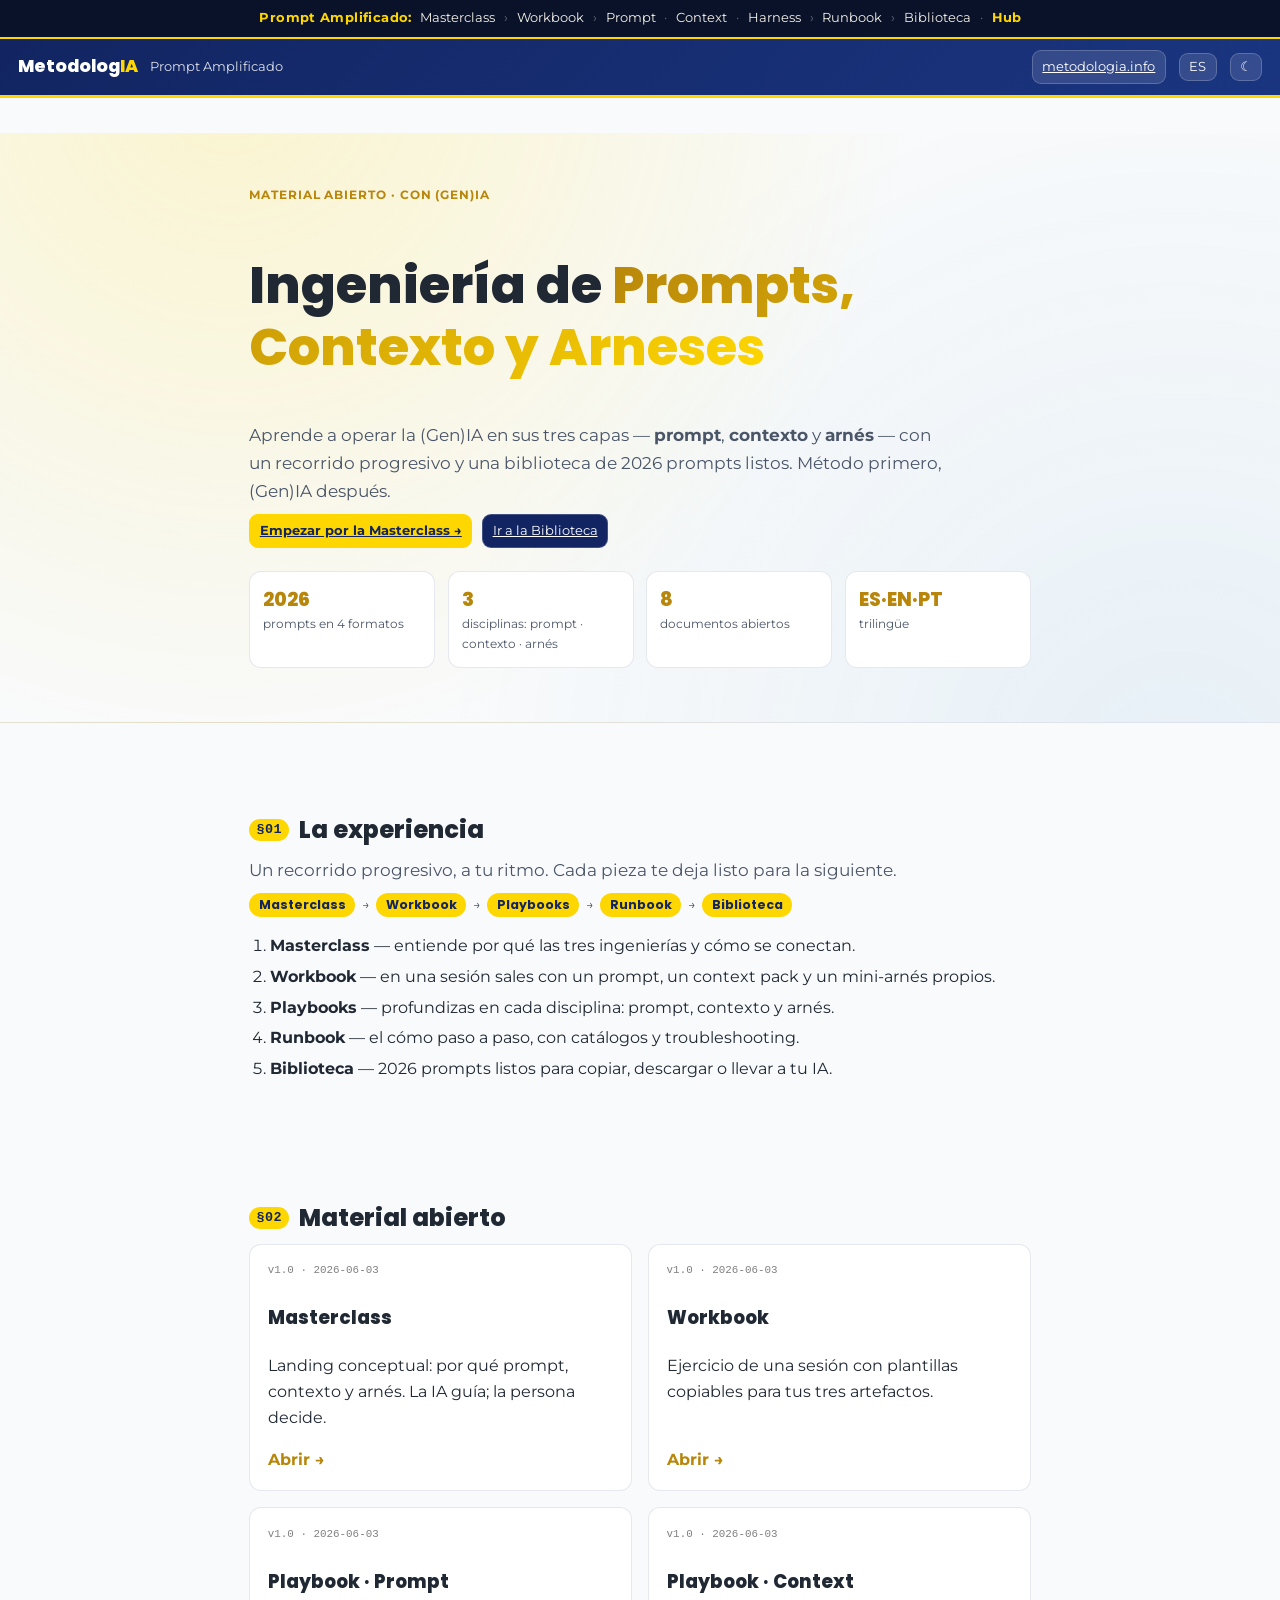
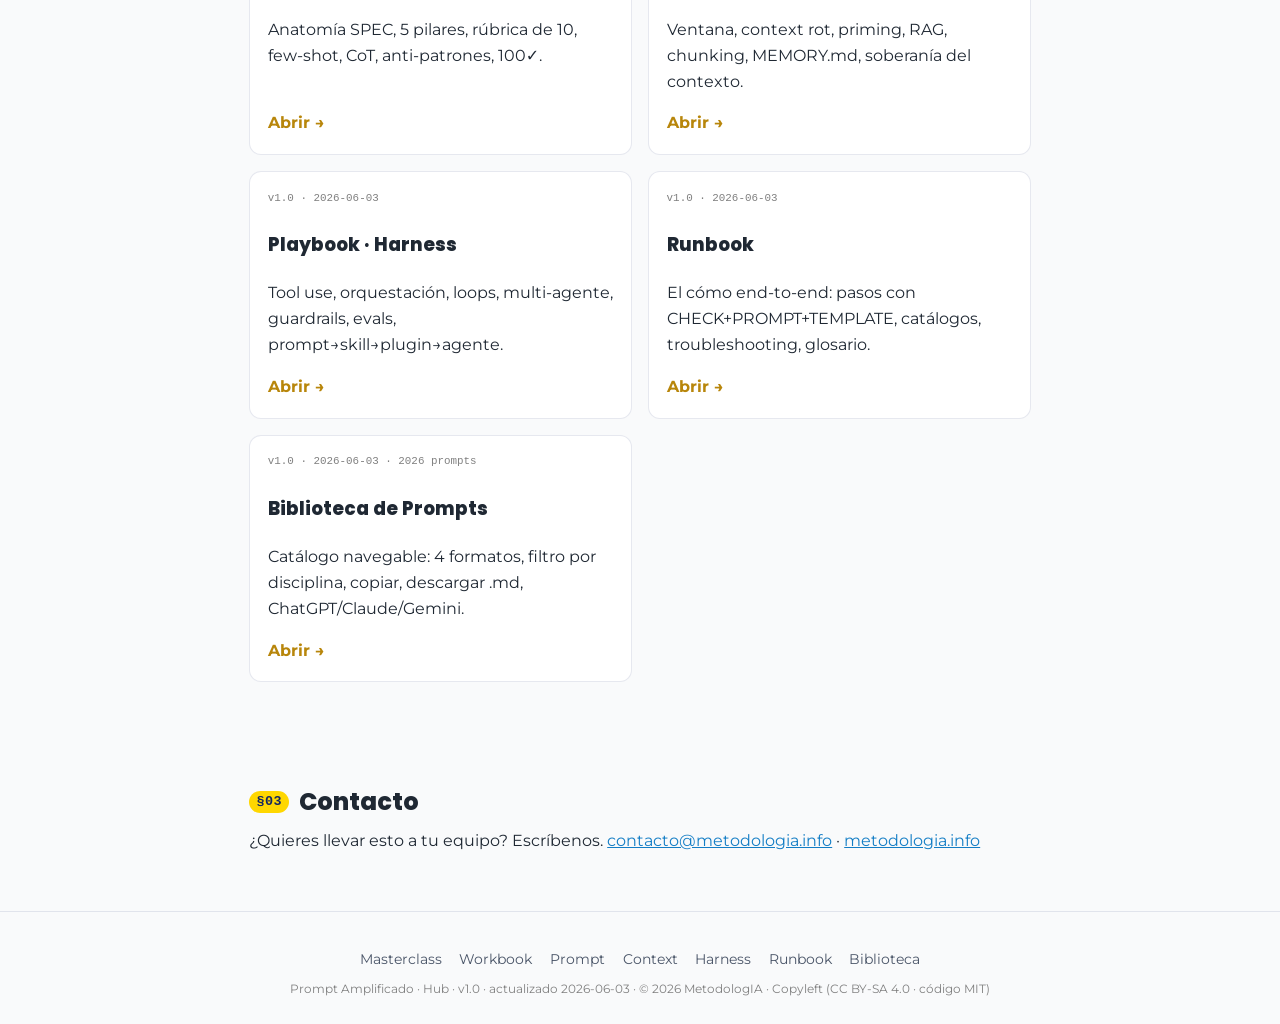
==== index.html @ 097f322a "Sitio inicial · Prompt Amplificado v1.0 — Ingeniería de Prompts, Contexto y Arneses Hub + 7 docs hom" ====
<!doctype html><html lang="es" data-theme="light"><head>
<meta charset="utf-8"><meta name="viewport" content="width=device-width,initial-scale=1,viewport-fit=cover">
<meta name="theme-color" content="#F9FAFB" media="(prefers-color-scheme: light)"><meta name="theme-color" content="#0A122A" media="(prefers-color-scheme: dark)">
<title>Prompt Amplificado — Ingeniería de Prompts, Contexto y Arneses | MetodologIA</title>
<meta name="description" content="Material abierto sobre ingeniería de prompts, de contexto y de arneses (harness) con (Gen)IA. Masterclass, workbook, tres playbooks, runbook y una biblioteca de 2026 prompts. Método primero, (Gen)IA después. ES/EN/PT. Copyleft.">
<link rel="canonical" href="https://javimontano.github.io/prompt-amplificado/">
<link rel="alternate" hreflang="es" href="https://javimontano.github.io/prompt-amplificado/">
<link rel="alternate" hreflang="en" href="https://javimontano.github.io/prompt-amplificado/">
<link rel="alternate" hreflang="pt" href="https://javimontano.github.io/prompt-amplificado/">
<link rel="alternate" hreflang="x-default" href="https://javimontano.github.io/prompt-amplificado/">
<meta property="og:type" content="website"><meta property="og:site_name" content="MetodologIA">
<meta property="og:title" content="Prompt Amplificado — Ingeniería de Prompts, Contexto y Arneses">
<meta property="og:description" content="Método primero, (Gen)IA después. Material abierto ES/EN/PT.">
<meta property="og:url" content="https://javimontano.github.io/prompt-amplificado/">
<link rel="icon" type="image/svg+xml" href="favicon.svg">
<link rel="preconnect" href="https://fonts.googleapis.com"><link rel="preconnect" href="https://fonts.gstatic.com" crossorigin>
<link rel="stylesheet" href="https://fonts.googleapis.com/css2?family=Poppins:wght@600;700;800;900&family=Montserrat:wght@400;500;600;700&display=swap">
<link rel="stylesheet" href="estilos/doc.css">
<style>
  .hubhero{background:radial-gradient(circle at 18% -10%,rgba(255,215,0,.18) 0%,transparent 55%),radial-gradient(circle at 92% 110%,rgba(19,125,197,.08) 0%,transparent 55%);padding:3rem 0 2rem;border-bottom:1px solid var(--rule)}
  .hubhero h1{font-size:clamp(2rem,6vw,3.2rem)}
  .stats{display:grid;gap:.8rem;grid-template-columns:repeat(2,1fr);margin:1.4rem 0}
  @media(min-width:680px){.stats{grid-template-columns:repeat(4,1fr)}}
  .stats .cell{background:var(--card);border:1px solid var(--rule);border-radius:var(--r2);padding:.8rem}
  .stats .num{font-family:var(--f-head);font-weight:800;font-size:1.2rem;color:var(--gold-deep)}
  .stats .lbl{font-size:.74rem;color:var(--ink2)}
  .matcard{background:var(--card);border:1px solid var(--rule);border-radius:var(--r2);padding:1.1rem;display:flex;flex-direction:column;gap:.4rem}
  .matcard .ver{font-family:var(--f-mono);font-size:.68rem;color:var(--mute)}
  .matcard a.go{margin-top:auto;font-weight:700;color:var(--gold-deep);text-decoration:none}
  .flow{display:flex;flex-wrap:wrap;gap:.4rem;align-items:center;font-size:.84rem;color:var(--ink2);margin:.6rem 0}
  .flow b{background:var(--gold);color:var(--navy2);border-radius:var(--rp);padding:.12rem .6rem;font-family:var(--f-head);font-size:.78rem}
  [data-theme=dark] .flow b{color:#0B1120}
  .foot-nav{display:flex;flex-wrap:wrap;gap:.6rem 1.1rem;justify-content:center;margin:.6rem 0}
  .foot-nav a{color:var(--ink2);text-decoration:none;font-size:.85rem}
</style>
</head><body>
<div class="reading-progress"></div>

<div class="docset-bar">
  <span class="set">Prompt Amplificado:</span>
  <a href="masterclass.html">Masterclass</a><span class="sep">›</span>
  <a href="workbook.html">Workbook</a><span class="sep">›</span>
  <a href="playbook-prompt-engineering.html">Prompt</a><span class="sep">·</span>
  <a href="playbook-context-engineering.html">Context</a><span class="sep">·</span>
  <a href="playbook-harness-engineering.html">Harness</a><span class="sep">›</span>
  <a href="runbook.html">Runbook</a><span class="sep">›</span>
  <a href="biblioteca-prompts.html">Biblioteca</a><span class="sep">·</span>
  <span aria-current="page">Hub</span>
</div>

<header class="top">
  <span class="brand">Metodolog<span class="ia">IA</span></span>
  <span class="role">Prompt Amplificado</span>
  <span class="sp"></span>
  <a class="iconbtn" href="https://metodologia.info/" target="_blank" rel="noopener">metodologia.info</a>
  <button class="iconbtn" id="langbtn" type="button" title="ES / EN / PT" aria-label="Cambiar idioma">ES</button>
  <button class="iconbtn" id="theme" type="button" title="Claro / Oscuro" aria-label="Cambiar tema">☾</button>
</header>

<main>
  <section class="hubhero">
    <div class="wrap" style="padding-top:0;padding-bottom:0">
      <span class="eyebrow"><span class="l-es">Material abierto · con (Gen)IA</span><span class="l-en">Open material · with (Gen)AI</span><span class="l-pt">Material aberto · com (Gen)IA</span></span>
      <h1><span class="l-es">Ingeniería de <span class="gradient-text">Prompts, Contexto y Arneses</span></span><span class="l-en"><span class="gradient-text">Prompt, Context &amp; Harness</span> Engineering</span><span class="l-pt">Engenharia de <span class="gradient-text">Prompts, Contexto e Arneses</span></span></h1>
      <p class="lead"><span class="l-es">Aprende a operar la (Gen)IA en sus tres capas — <b>prompt</b>, <b>contexto</b> y <b>arnés</b> — con un recorrido progresivo y una biblioteca de 2026 prompts listos. Método primero, (Gen)IA después.</span><span class="l-en">Learn to operate (Gen)AI across its three layers — <b>prompt</b>, <b>context</b> and <b>harness</b> — with a progressive path and a library of 2026 ready prompts. Method first, (Gen)AI second.</span><span class="l-pt">Aprenda a operar a (Gen)IA nas três camadas — <b>prompt</b>, <b>contexto</b> e <b>arnês</b> — com um percurso progressivo e uma biblioteca de 2026 prompts prontos. Método primeiro, (Gen)IA depois.</span></p>
      <div style="display:flex;gap:.6rem;flex-wrap:wrap;margin-top:.6rem">
        <a class="iconbtn" style="background:var(--gold);color:var(--navy2);border-color:var(--gold);font-weight:700" href="masterclass.html"><span class="l-es">Empezar por la Masterclass →</span><span class="l-en">Start with the Masterclass →</span><span class="l-pt">Começar pela Masterclass →</span></a>
        <a class="iconbtn" style="background:var(--navy2)" href="biblioteca-prompts.html"><span class="l-es">Ir a la Biblioteca</span><span class="l-en">Go to the Library</span><span class="l-pt">Ir à Biblioteca</span></a>
      </div>
      <div class="stats">
        <div class="cell"><div class="num">2026</div><div class="lbl"><span class="l-es">prompts en 4 formatos</span><span class="l-en">prompts in 4 formats</span><span class="l-pt">prompts em 4 formatos</span></div></div>
        <div class="cell"><div class="num">3</div><div class="lbl"><span class="l-es">disciplinas: prompt · contexto · arnés</span><span class="l-en">disciplines: prompt · context · harness</span><span class="l-pt">disciplinas: prompt · contexto · arnês</span></div></div>
        <div class="cell"><div class="num">8</div><div class="lbl"><span class="l-es">documentos abiertos</span><span class="l-en">open documents</span><span class="l-pt">documentos abertos</span></div></div>
        <div class="cell"><div class="num">ES·EN·PT</div><div class="lbl"><span class="l-es">trilingüe</span><span class="l-en">trilingual</span><span class="l-pt">trilíngue</span></div></div>
      </div>
    </div>
  </section>

  <section class="wrap">
    <h2><span class="num">§01</span><span class="l-es">La experiencia</span><span class="l-en">The experience</span><span class="l-pt">A experiência</span></h2>
    <p class="lead"><span class="l-es">Un recorrido progresivo, a tu ritmo. Cada pieza te deja listo para la siguiente.</span><span class="l-en">A progressive path, at your pace. Each piece sets you up for the next.</span><span class="l-pt">Um percurso progressivo, no seu ritmo. Cada peça prepara a próxima.</span></p>
    <div class="flow"><b>Masterclass</b> → <b>Workbook</b> → <b>Playbooks</b> → <b>Runbook</b> → <b>Biblioteca</b></div>
    <ol>
      <li><span class="l-es"><b>Masterclass</b> — entiende por qué las tres ingenierías y cómo se conectan.</span><span class="l-en"><b>Masterclass</b> — understand why the three engineerings and how they connect.</span><span class="l-pt"><b>Masterclass</b> — entenda por que as três engenharias e como se conectam.</span></li>
      <li><span class="l-es"><b>Workbook</b> — en una sesión sales con un prompt, un context pack y un mini-arnés propios.</span><span class="l-en"><b>Workbook</b> — in one session you leave with your own prompt, context pack and mini-harness.</span><span class="l-pt"><b>Workbook</b> — em uma sessão você sai com seu prompt, context pack e mini-arnês.</span></li>
      <li><span class="l-es"><b>Playbooks</b> — profundizas en cada disciplina: prompt, contexto y arnés.</span><span class="l-en"><b>Playbooks</b> — go deep in each discipline: prompt, context and harness.</span><span class="l-pt"><b>Playbooks</b> — aprofunde em cada disciplina: prompt, contexto e arnês.</span></li>
      <li><span class="l-es"><b>Runbook</b> — el cómo paso a paso, con catálogos y troubleshooting.</span><span class="l-en"><b>Runbook</b> — the step-by-step how, with catalogs and troubleshooting.</span><span class="l-pt"><b>Runbook</b> — o como passo a passo, com catálogos e troubleshooting.</span></li>
      <li><span class="l-es"><b>Biblioteca</b> — 2026 prompts listos para copiar, descargar o llevar a tu IA.</span><span class="l-en"><b>Library</b> — 2026 prompts ready to copy, download or send to your AI.</span><span class="l-pt"><b>Biblioteca</b> — 2026 prompts prontos para copiar, baixar ou levar à sua IA.</span></li>
    </ol>
  </section>

  <section class="wrap">
    <h2><span class="num">§02</span><span class="l-es">Material abierto</span><span class="l-en">Open material</span><span class="l-pt">Material aberto</span></h2>
    <div class="cards c2">
      <div class="matcard"><span class="ver">v1.0 · 2026-06-03</span><h3><span class="l-es">Masterclass</span><span class="l-en">Masterclass</span><span class="l-pt">Masterclass</span></h3><p><span class="l-es">Landing conceptual: por qué prompt, contexto y arnés. La IA guía; la persona decide.</span><span class="l-en">Conceptual landing: why prompt, context and harness. AI guides; the person decides.</span><span class="l-pt">Landing conceitual: por que prompt, contexto e arnês. A IA guia; a pessoa decide.</span></p><a class="go" href="masterclass.html">Abrir →</a></div>
      <div class="matcard"><span class="ver">v1.0 · 2026-06-03</span><h3>Workbook</h3><p><span class="l-es">Ejercicio de una sesión con plantillas copiables para tus tres artefactos.</span><span class="l-en">One-session exercise with copyable templates for your three artifacts.</span><span class="l-pt">Exercício de uma sessão com modelos copiáveis para seus três artefatos.</span></p><a class="go" href="workbook.html">Abrir →</a></div>
      <div class="matcard"><span class="ver">v1.0 · 2026-06-03</span><h3><span class="l-es">Playbook · Prompt</span><span class="l-en">Playbook · Prompt</span><span class="l-pt">Playbook · Prompt</span></h3><p><span class="l-es">Anatomía SPEC, 5 pilares, rúbrica de 10, few-shot, CoT, anti-patrones, 100✓.</span><span class="l-en">SPEC anatomy, 5 pillars, 10-criteria rubric, few-shot, CoT, anti-patterns, 100✓.</span><span class="l-pt">Anatomia SPEC, 5 pilares, rubrica de 10, few-shot, CoT, antipadrões, 100✓.</span></p><a class="go" href="playbook-prompt-engineering.html">Abrir →</a></div>
      <div class="matcard"><span class="ver">v1.0 · 2026-06-03</span><h3><span class="l-es">Playbook · Context</span><span class="l-en">Playbook · Context</span><span class="l-pt">Playbook · Context</span></h3><p><span class="l-es">Ventana, context rot, priming, RAG, chunking, MEMORY.md, soberanía del contexto.</span><span class="l-en">Window, context rot, priming, RAG, chunking, MEMORY.md, context sovereignty.</span><span class="l-pt">Janela, context rot, priming, RAG, chunking, MEMORY.md, soberania do contexto.</span></p><a class="go" href="playbook-context-engineering.html">Abrir →</a></div>
      <div class="matcard"><span class="ver">v1.0 · 2026-06-03</span><h3><span class="l-es">Playbook · Harness</span><span class="l-en">Playbook · Harness</span><span class="l-pt">Playbook · Harness</span></h3><p><span class="l-es">Tool use, orquestación, loops, multi-agente, guardrails, evals, prompt→skill→plugin→agente.</span><span class="l-en">Tool use, orchestration, loops, multi-agent, guardrails, evals, prompt→skill→plugin→agent.</span><span class="l-pt">Tool use, orquestração, loops, multiagente, guardrails, evals, prompt→skill→plugin→agente.</span></p><a class="go" href="playbook-harness-engineering.html">Abrir →</a></div>
      <div class="matcard"><span class="ver">v1.0 · 2026-06-03</span><h3>Runbook</h3><p><span class="l-es">El cómo end-to-end: pasos con CHECK+PROMPT+TEMPLATE, catálogos, troubleshooting, glosario.</span><span class="l-en">The end-to-end how: steps with CHECK+PROMPT+TEMPLATE, catalogs, troubleshooting, glossary.</span><span class="l-pt">O como ponta a ponta: passos com CHECK+PROMPT+TEMPLATE, catálogos, troubleshooting, glossário.</span></p><a class="go" href="runbook.html">Abrir →</a></div>
      <div class="matcard"><span class="ver">v1.0 · 2026-06-03 · 2026 prompts</span><h3><span class="l-es">Biblioteca de Prompts</span><span class="l-en">Prompt Library</span><span class="l-pt">Biblioteca de Prompts</span></h3><p><span class="l-es">Catálogo navegable: 4 formatos, filtro por disciplina, copiar, descargar .md, ChatGPT/Claude/Gemini.</span><span class="l-en">Browsable catalog: 4 formats, discipline filter, copy, download .md, ChatGPT/Claude/Gemini.</span><span class="l-pt">Catálogo navegável: 4 formatos, filtro por disciplina, copiar, baixar .md, ChatGPT/Claude/Gemini.</span></p><a class="go" href="biblioteca-prompts.html">Abrir →</a></div>
    </div>
  </section>

  <section class="wrap">
    <h2><span class="num">§03</span><span class="l-es">Contacto</span><span class="l-en">Contact</span><span class="l-pt">Contato</span></h2>
    <p><span class="l-es">¿Quieres llevar esto a tu equipo? Escríbenos.</span><span class="l-en">Want to bring this to your team? Write to us.</span><span class="l-pt">Quer levar isto ao seu time? Escreva-nos.</span> <a href="https://mail.google.com/mail/?view=cm&fs=1&to=contacto@metodologia.info&su=Prompt%20Amplificado" target="_blank" rel="noopener">contacto@metodologia.info</a> · <a href="https://metodologia.info/" target="_blank" rel="noopener">metodologia.info</a></p>
  </section>
</main>

<div class="docset-version">
  <div class="foot-nav">
    <a href="masterclass.html">Masterclass</a><a href="workbook.html">Workbook</a>
    <a href="playbook-prompt-engineering.html">Prompt</a><a href="playbook-context-engineering.html">Context</a><a href="playbook-harness-engineering.html">Harness</a>
    <a href="runbook.html">Runbook</a><a href="biblioteca-prompts.html"><span class="l-es">Biblioteca</span><span class="l-en">Library</span><span class="l-pt">Biblioteca</span></a>
  </div>
  Prompt Amplificado · Hub · v1.0 · <span class="l-es">actualizado</span><span class="l-en">updated</span><span class="l-pt">atualizado</span> 2026-06-03 · © 2026 MetodologIA · Copyleft (CC BY-SA 4.0 · <span class="l-es">código MIT</span><span class="l-en">code MIT</span><span class="l-pt">código MIT</span>)
</div>
<script src="estilos/doc.js"></script>
</body></html>
---- estilos/doc.css ----
/* doc.css · Prompt Amplificado · estilo compartido de los documentos (Masterclass · Workbook · Playbooks · Runbook) · homólogo a Jarvis OS / Trabajar Amplificado · MetodologIA */
:root{
  --navy:#0A122A;--navy2:#122562;--navy3:#1a3580;--gold:#FFD700;--gold2:#FFE55C;--gold-deep:#B8860B;--blue:#137DC5;
  --ink:#1F2833;--ink2:#4A5568;--mute:#808080;--paper:#F9FAFB;--card:#FFFFFF;--paper-soft:#F0F0EC;--cream:#FFF8D6;
  --rule:rgba(18,37,98,.10);--line:rgba(18,37,98,.08);--ok:#15803d;--ok-soft:#dcfce7;--warn:#b45309;--warn-soft:#fed7aa;
  --f-head:'Poppins',system-ui,-apple-system,sans-serif;--f-body:'Montserrat',system-ui,-apple-system,'Segoe UI',Roboto,sans-serif;--f-mono:'JetBrains Mono',ui-monospace,Menlo,Consolas,monospace;
  --r1:8px;--r2:12px;--r3:20px;--rp:999px;--max:820px;
}
[data-theme=dark]{--ink:#F0F4F8;--ink2:#CBD5E1;--mute:#94A3B8;--paper:#0B1120;--card:#111B30;--paper-soft:#0f1830;--rule:rgba(255,255,255,.10);--line:rgba(255,255,255,.08);--cream:rgba(255,215,0,.08)}
*{box-sizing:border-box}
html{scroll-behavior:smooth}
body{margin:0;background:var(--paper);color:var(--ink);font-family:var(--f-body);line-height:1.62;font-size:16px}
h1,h2,h3,h4,.brand{font-family:var(--f-head);font-weight:800;line-height:1.2}
a{color:var(--blue)}[data-theme=dark] a{color:#7cc4f0}
code{font-family:var(--f-mono);font-size:.88em;background:var(--paper-soft);padding:.05em .35em;border-radius:5px}
/* reading progress */
.reading-progress{position:fixed;top:0;left:0;height:3px;width:0;background:linear-gradient(90deg,var(--gold),var(--gold-deep));z-index:60;transition:width .1s}
/* docset bar */
.docset-bar{background:var(--navy);color:#f4f1e8;font-family:var(--f-body);font-size:.8rem;padding:.5rem .9rem;display:flex;flex-wrap:wrap;align-items:center;gap:.4rem .55rem;justify-content:center;border-bottom:2px solid var(--gold);position:sticky;top:0;z-index:40}
.docset-bar .set{color:var(--gold);font-weight:700;letter-spacing:.03em}
.docset-bar a{color:#f4f1e8;text-decoration:none}.docset-bar a:hover{color:var(--gold)}
.docset-bar .sep{opacity:.4}.docset-bar [aria-current=page]{color:var(--gold);font-weight:700}.docset-bar .hub{color:#cbd5e1}
/* header */
header.top{background:linear-gradient(135deg,var(--navy2),var(--navy3));color:#fff;padding:.7rem 1.1rem;display:flex;align-items:center;gap:.8rem;border-bottom:3px solid var(--gold)}
.brand{font-size:1.1rem;color:#fff}.brand .ia{color:var(--gold)}.top .role{font-size:.8rem;opacity:.85}.top .sp{flex:1}
.iconbtn{background:rgba(255,255,255,.12);border:1px solid rgba(255,255,255,.2);color:#fff;border-radius:9px;padding:.35rem .6rem;cursor:pointer;font-family:var(--f-body);font-size:.8rem}
.iconbtn:hover{background:rgba(255,255,255,.22)}
/* layout */
.wrap{max-width:var(--max);margin:0 auto;padding:2rem 1.2rem 3rem}
.hero{padding:1.5rem 0 1rem;border-bottom:1px solid var(--rule);margin-bottom:1.5rem}
.eyebrow{display:inline-block;font-size:.72rem;font-weight:700;text-transform:uppercase;letter-spacing:.08em;color:var(--gold-deep);margin-bottom:.5rem}
.hero h1{font-size:clamp(1.8rem,5vw,2.6rem);margin:.2rem 0}
.lead{font-size:1.08rem;color:var(--ink2);max-width:64ch}
.gradient-text{background:linear-gradient(135deg,var(--gold-deep),var(--gold));-webkit-background-clip:text;background-clip:text;-webkit-text-fill-color:transparent}
section{margin:2.2rem 0}
h2{font-size:1.5rem;margin:1.6rem 0 .7rem;display:flex;align-items:center;flex-wrap:wrap;gap:.4em}
h2 .num{font-family:var(--f-mono);font-size:.56em;font-weight:700;color:var(--navy2);background:var(--gold);padding:.2em .55em;border-radius:var(--rp);letter-spacing:.03em}
[data-theme=dark] h2 .num{color:#0B1120}
h3{font-size:1.15rem;margin:1.3rem 0 .5rem}
p{margin:.6rem 0}
ul,ol{padding-left:1.3rem}li{margin:.3rem 0}
/* callouts */
.note,.tip,.warn-box{border-radius:var(--r2);padding:.85rem 1rem;margin:1rem 0;font-size:.92rem;border-left:4px solid}
.note{background:var(--cream);border-color:var(--gold-deep)}
.tip{background:var(--ok-soft);border-color:var(--ok)}[data-theme=dark] .tip{background:rgba(21,128,61,.12)}
.warn-box{background:var(--warn-soft);border-color:var(--warn)}[data-theme=dark] .warn-box{background:rgba(180,83,9,.14)}
.note b,.tip b,.warn-box b{font-family:var(--f-head)}
/* tag de procedencia */
.proc{display:inline-block;font-family:var(--f-mono);font-size:.66rem;font-weight:700;border-radius:5px;padding:.05em .4em;border:1px solid var(--rule);color:var(--ink2)}
.proc.doc{color:var(--blue);border-color:rgba(19,125,197,.4)}
.proc.inf{color:var(--gold-deep);border-color:rgba(184,134,11,.4)}
.proc.sup{color:var(--warn);border-color:rgba(180,83,9,.4)}
/* pilares / cards grid */
.cards{display:grid;gap:1rem;grid-template-columns:1fr}
@media(min-width:640px){.cards.c2{grid-template-columns:1fr 1fr}.cards.c3{grid-template-columns:repeat(3,1fr)}}
.tile{background:var(--card);border:1px solid var(--rule);border-radius:var(--r2);padding:1rem 1.1rem}
.tile h3{margin:.1rem 0 .4rem;font-size:1.02rem}
.tile .k{font-family:var(--f-mono);font-size:.7rem;color:var(--gold-deep);font-weight:700}
/* tablas interactivas (row-modal) */
.tbl{width:100%;border-collapse:collapse;font-size:.9rem;margin:.8rem 0}
.tbl th,.tbl td{padding:.6rem .7rem;text-align:left;border-bottom:1px solid var(--rule);vertical-align:top}
.tbl thead th{font-family:var(--f-head);color:var(--gold-deep);font-weight:700;font-size:.78rem;text-transform:uppercase;letter-spacing:.03em}
.tbl tbody tr[data-detail],.tbl tbody tr[data-modal]{cursor:pointer}
.tbl tbody tr[data-detail]:hover,.tbl tbody tr[data-modal]:hover{background:rgba(255,215,0,.08)}
.tbl .more{font-size:.7rem;color:var(--gold-deep);white-space:nowrap}
/* dialog modal */
dialog.smodal{border:none;border-radius:14px;padding:0;max-width:min(760px,95vw);width:100%;max-height:90vh;background:transparent;color:var(--ink)}
dialog.smodal::backdrop{background:rgba(10,18,42,.55);backdrop-filter:blur(2px)}
.modal-card{background:var(--card);border-radius:14px;display:flex;flex-direction:column;max-height:90vh;overflow:hidden;border:1px solid var(--rule)}
.modal-head{display:flex;align-items:flex-start;justify-content:space-between;gap:1rem;padding:1rem 1.1rem;background:var(--navy2);color:#fff;border-bottom:3px solid var(--gold)}
.modal-head h3{color:#fff;font-size:1.05rem;margin:.15rem 0 0}
.modal-tag{display:inline-block;font-size:.62rem;letter-spacing:.08em;text-transform:uppercase;color:var(--gold);font-weight:700}
.modal-close{background:transparent;border:none;color:#fff;font-size:1.5rem;cursor:pointer;padding:.1rem .4rem;border-radius:6px;line-height:1}
.modal-close:hover{background:rgba(255,255,255,.15)}
.modal-body{padding:1.1rem;overflow-y:auto;flex:1}
.rm-cols{margin:.2rem 0 .8rem;padding:0;list-style:none}
.rm-cols li{padding:.35rem 0;border-bottom:1px dashed var(--rule)}
.rm-cols b{color:var(--navy2)}[data-theme=dark] .rm-cols b{color:var(--gold)}
.rm-note{background:var(--cream);border-left:4px solid var(--gold-deep);border-radius:8px;padding:.7rem .9rem;margin-top:.4rem;font-size:.9rem}
/* prompt copyable */
.prompt-copyable{position:relative;margin:1rem 0;background:#0A122A;color:#e8eef8;border-radius:10px;border:1px solid #24324f;overflow:hidden;font-family:var(--f-mono)}
.prompt-copyable .ph{display:flex;justify-content:flex-end;gap:.4rem;padding:.5rem .6rem;background:#111c33;border-bottom:1px solid #24324f}
.copy-btn{background:transparent;border:1px solid #53617c;color:#dbe5f6;padding:.3rem .55rem;border-radius:6px;font-weight:700;font-size:.68rem;cursor:pointer;font-family:var(--f-body)}
.copy-btn:hover{background:var(--gold);color:var(--navy);border-color:var(--gold)}
.copy-btn.ok{background:var(--ok);color:#fff;border-color:var(--ok)}
.prompt-text{margin:0;padding:.9rem 1rem;white-space:pre-wrap;overflow:auto;font-family:var(--f-mono);font-size:.8rem;line-height:1.55;color:#e8eef8;max-height:420px}
/* codebox (catálogos / templates) */
.codebox{position:relative;margin:.7rem 0;background:#0f172a;color:#e2e8f0;border-radius:8px;border:1px solid #1e293b;overflow:hidden}
.codebox-head{display:flex;align-items:center;justify-content:space-between;gap:.5rem;padding:.45rem .7rem;background:#1e293b;border-bottom:1px solid #334155;font-size:.7rem}
.codebox-name{font-family:var(--f-mono);color:var(--gold);font-weight:600}
.codebox pre{margin:0;padding:.8rem;white-space:pre-wrap;font-family:var(--f-mono);font-size:.76rem;line-height:1.5}
/* steps */
.step{border:1px solid var(--rule);border-radius:var(--r2);padding:1rem 1.1rem;margin:1rem 0;background:var(--card)}
.step .snum{display:inline-block;font-family:var(--f-mono);font-weight:700;color:var(--navy2);background:var(--gold);border-radius:var(--rp);padding:.1em .6em;font-size:.78rem;margin-right:.4rem}
[data-theme=dark] .step .snum{color:#0B1120}
.step h3{display:inline;font-size:1.05rem}
.kvs{font-size:.78rem;color:var(--ink2);margin:.5rem 0 0}.kvs b{color:var(--gold-deep);font-family:var(--f-mono)}
/* checklist 100 */
.cl{list-style:none;padding:0}.cl li{padding:.3rem 0 .3rem 1.7rem;position:relative}
.cl li:before{content:'✓';position:absolute;left:0;color:var(--ok);font-weight:800}
/* footer */
.docset-version{text-align:center;font-family:var(--f-body);font-size:.75rem;color:var(--mute);padding:1.6rem 1rem;border-top:1px solid var(--rule)}
.docset-version a{color:var(--gold-deep);text-decoration:none}
/* i18n */
.l-en,.l-pt{display:none}
html[lang="en"] .l-es{display:none}html[lang="en"] .l-en{display:inline}html[lang="en"] .l-en.block,html[lang="es"] .l-es.block,html[lang="pt"] .l-pt.block{display:block}
html[lang="en"] .l-pt{display:none}
html[lang="pt"] .l-es{display:none}html[lang="pt"] .l-en{display:none}html[lang="pt"] .l-pt{display:inline}
.l-es.block{display:block}
.triple{position:fixed;right:1rem;bottom:1rem;display:flex;gap:.4rem;z-index:50}
.triple .iconbtn{background:var(--navy2);box-shadow:0 4px 14px rgba(10,18,42,.3)}
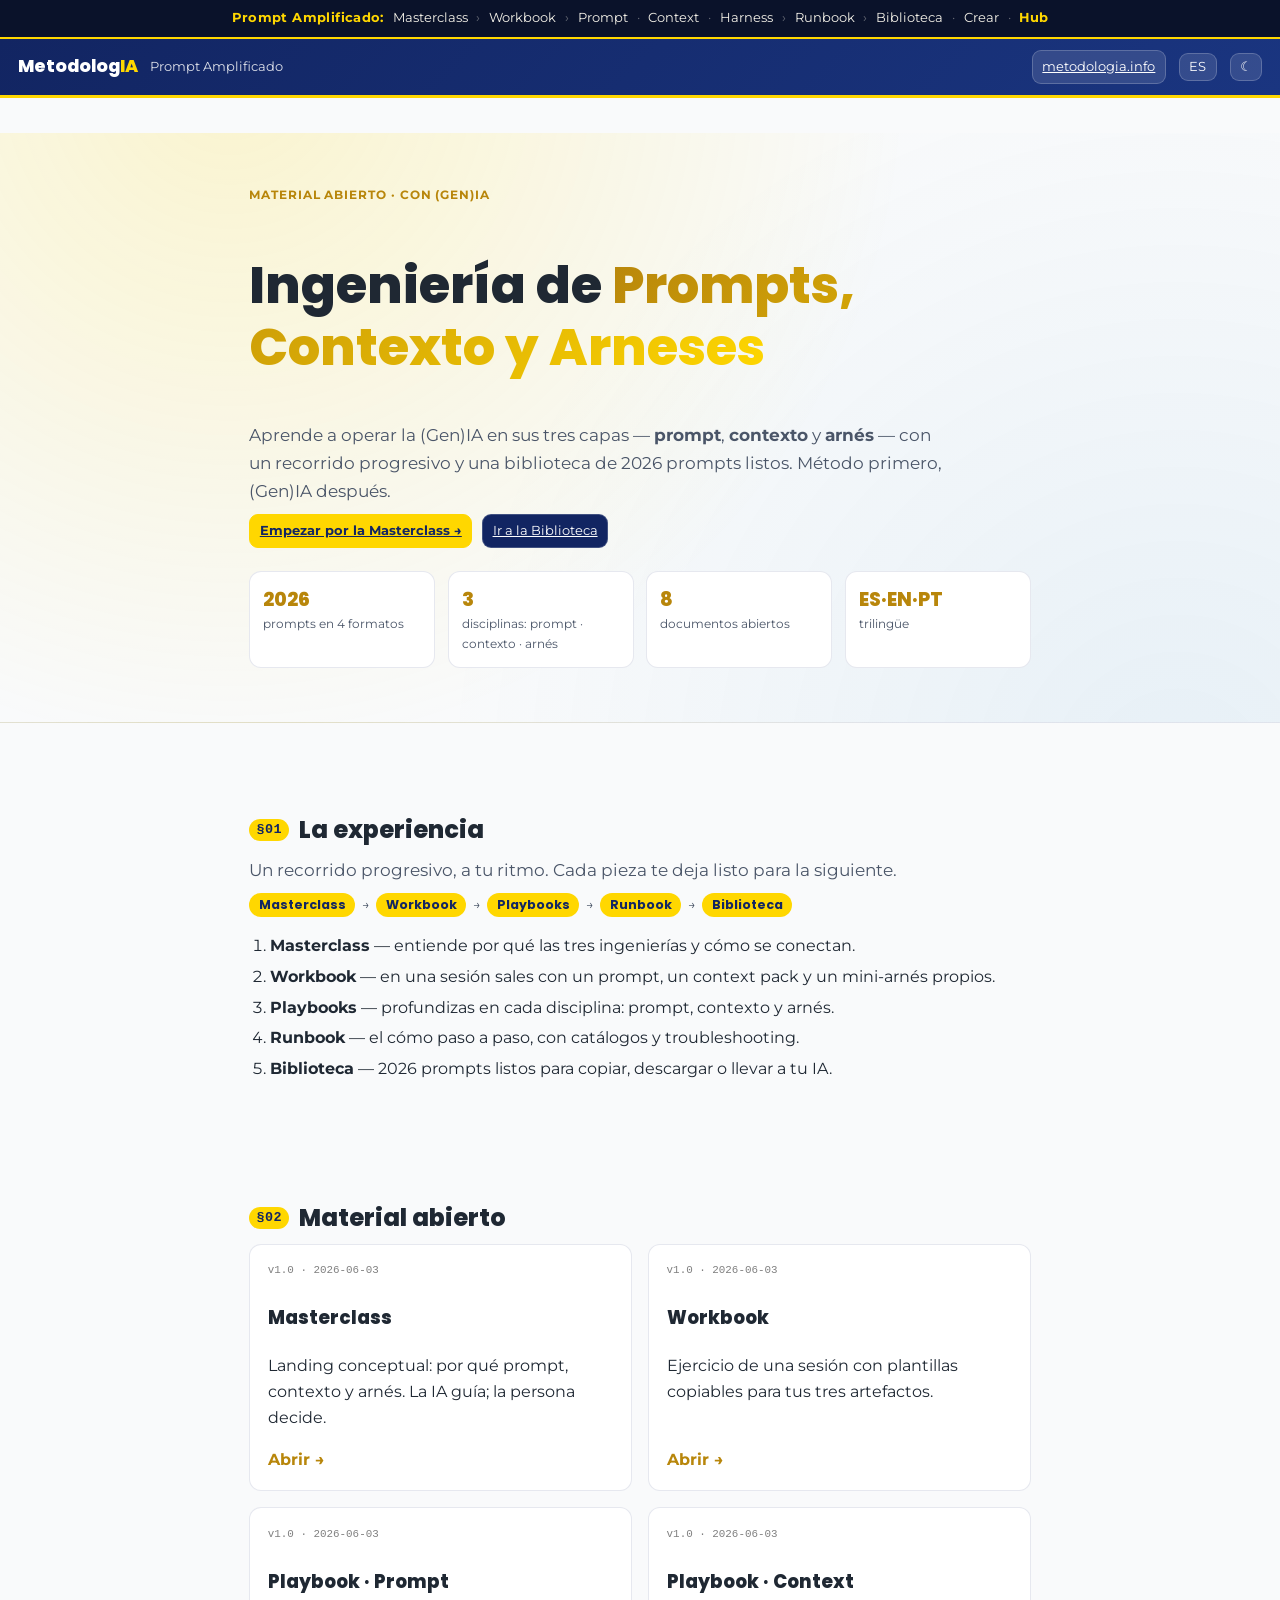
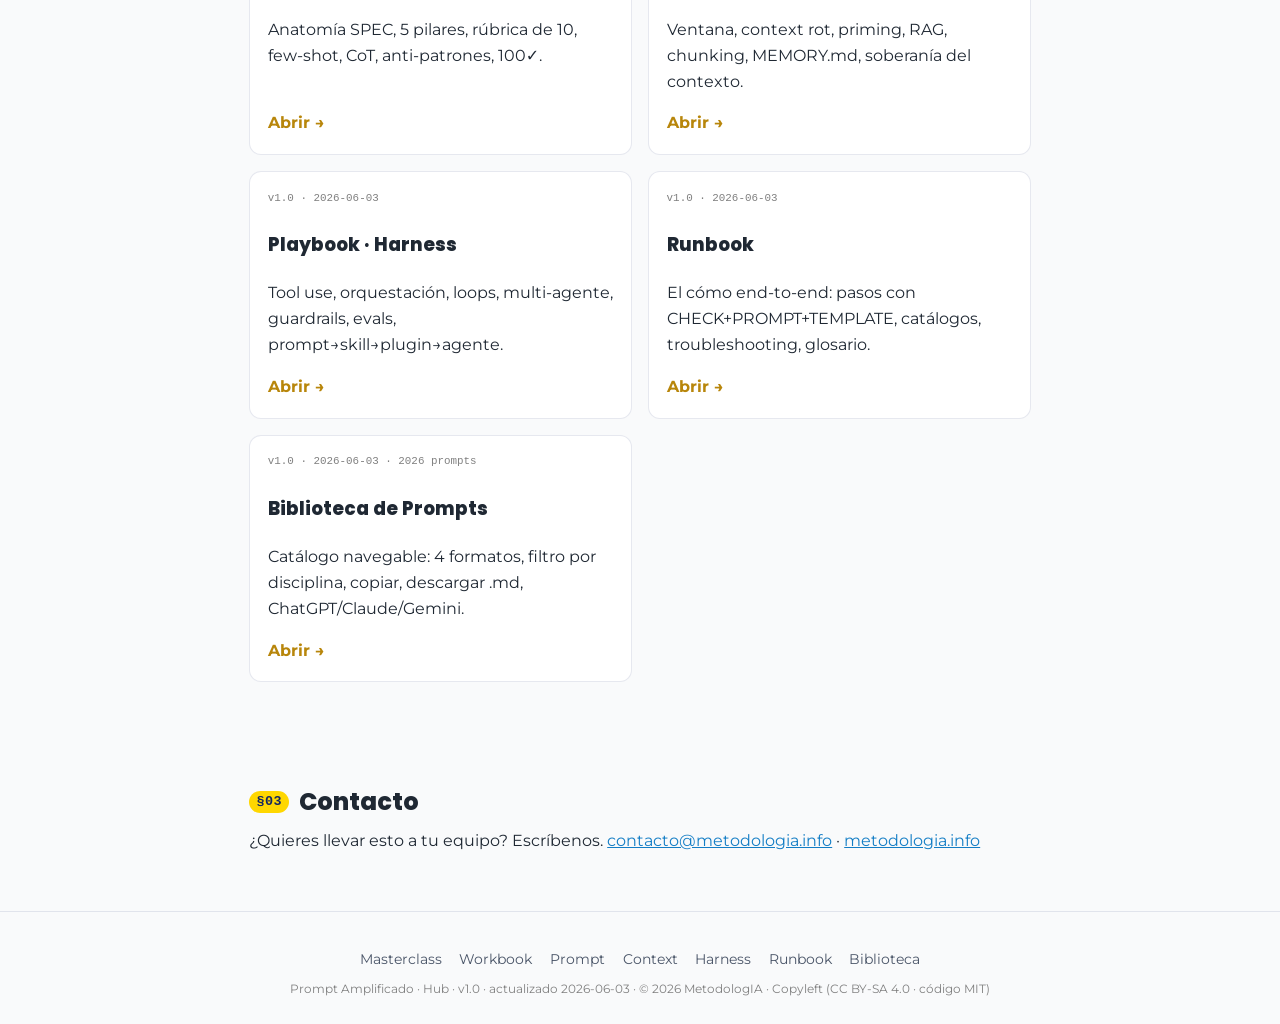
==== commit b2cd87c1: "v1.8: estándar de creación de prompts por formato (guidelines/guardrails/workflow/criterios/DoD) - F" ====
--- a/index.html
+++ b/index.html
@@ -45,6 +45,7 @@
   <a href="playbook-harness-engineering.html">Harness</a><span class="sep">›</span>
   <a href="runbook.html">Runbook</a><span class="sep">›</span>
   <a href="biblioteca-prompts.html">Biblioteca</a><span class="sep">·</span>
+  <a href="crear-prompts.html">Crear</a><span class="sep">·</span>
   <span aria-current="page">Hub</span>
 </div>
 
--- a/estilos/doc.css
+++ b/estilos/doc.css
@@ -107,5 +107,19 @@
 html[lang="en"] .l-pt{display:none}
 html[lang="pt"] .l-es{display:none}html[lang="pt"] .l-en{display:none}html[lang="pt"] .l-pt{display:inline}
 .l-es.block{display:block}
+/* multilingual <pre> blocks (prompts/codeboxes): keep block display per active lang */
+.prompt-text{display:block}
+.prompt-text.l-en,.prompt-text.l-pt{display:none}
+html[lang="en"] .prompt-text.l-es{display:none}html[lang="en"] .prompt-text.l-en{display:block}
+html[lang="pt"] .prompt-text.l-es{display:none}html[lang="pt"] .prompt-text.l-pt{display:block}
+/* diagrama 3 capas (concéntrico) */
+.layers{margin:1.2rem 0;display:flex;flex-direction:column;gap:0;border-radius:var(--r3);overflow:hidden;border:1px solid var(--rule)}
+.layers .lyr{padding:1rem 1.2rem;border-bottom:1px solid var(--rule)}
+.layers .lyr:last-child{border-bottom:none}
+.layers .lyr .lk{font-family:var(--f-mono);font-size:.7rem;font-weight:700;letter-spacing:.06em;text-transform:uppercase}
+.layers .l-prompt{background:rgba(19,125,197,.10)}.layers .l-prompt .lk{color:var(--blue)}
+.layers .l-context{background:rgba(21,128,61,.10)}.layers .l-context .lk{color:var(--ok)}
+.layers .l-harness{background:rgba(184,134,11,.12)}.layers .l-harness .lk{color:var(--gold-deep)}
+.layers .lyr p{margin:.2rem 0 0;font-size:.9rem;color:var(--ink2)}
 .triple{position:fixed;right:1rem;bottom:1rem;display:flex;gap:.4rem;z-index:50}
 .triple .iconbtn{background:var(--navy2);box-shadow:0 4px 14px rgba(10,18,42,.3)}
